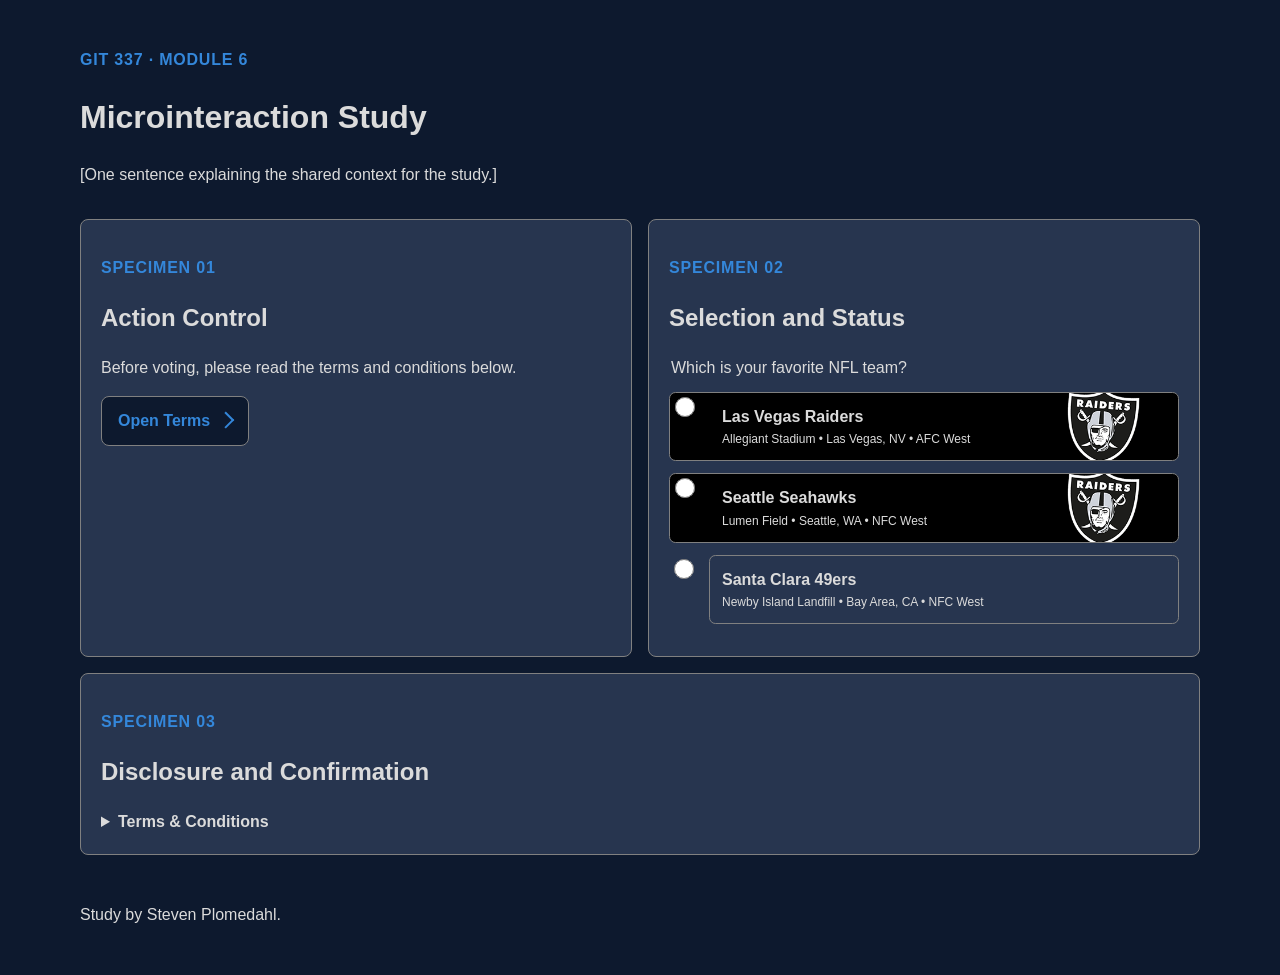
==== index.html @ 1463f45e "Update Updated Specimen 01 - Action Control button; Specimen 02 - inputs; added tokens, font-system " ====
<!doctype html>
<html lang="en">
  <head>
    <meta charset="utf-8" />
    <meta name="viewport" content="width=device-width,initial-scale=1" />
    <title>Microinteraction Study | Steven Plomedahl</title>
    <link rel="stylesheet" href="styles.css" />
  </head>
  <body>
    <a class="skip-link" href="#main">Skip to specimens</a>
    <header class="study-header">
      <p class="eyebrow">GIT 337 · Module 6</p>
      <h1>Microinteraction Study</h1>
      <p>[One sentence explaining the shared context for the study.]</p>
    </header>
    <main id="main" class="specimen-grid">
      <section class="specimen" aria-labelledby="action-heading">
        <p class="specimen-number">Specimen 01</p>
        <h2 id="action-heading">Action Control</h2>
        <p>Before voting, please read the terms and conditions below.</p>
        <p><a class="action" href="#result">Open Terms</a></p>
      </section>

      <section class="specimen" aria-labelledby="selection-heading">
        <p class="specimen-number">Specimen 02</p>
        <h2 id="selection-heading">Selection and Status</h2>
        <fieldset class="choices">
          <legend>Which is your favorite NFL team?</legend>
          <div class="choice">
            <input type="radio" name="option" id="option-a" /><label
              for="option-a"
              ><span class="choice-title">Las Vegas Raiders</span
              ><span class="choice-help"
                >Allegiant Stadium &bull; Las Vegas, NV &bull; AFC West</span
              ></label
            >
          </div>
          <div class="choice2">
            <input type="radio" name="option" id="option-b" /><label
              for="option-b"
              ><span class="choice-title">Seattle Seahawks</span
              ><span class="choice-help"
                >Lumen Field &bull; Seattle, WA &bull; NFC West</span
              ></label
            >
          </div>
          <div class="choice3">
            <input type="radio" name="option" id="option-b" /><label
              for="option-b"
              ><span class="choice-title">Santa Clara 49ers</span
              ><span class="choice-help"
                >Newby Island Landfill &bull; Bay Area, CA &bull; NFC West</span
              ></label
            >
          </div>
        </fieldset>
      </section>

      <section class="specimen" aria-labelledby="confirmation-heading">
        <p class="specimen-number">Specimen 03</p>
        <h2 id="confirmation-heading">Disclosure and Confirmation</h2>
        <details>
          <summary>Terms & Conditions</summary>
          <div class="confirmation" id="result">
            <strong>[Status message]</strong>
            <p>
              By accessing or using [Website/Service Name] ("the Service"),
              operated by [Company/Your Name] ("we," "us," or "our"), you agree
              to be bound by these Terms and Conditions. You agree to use the
              Service only for lawful purposes and in a way that does not
              infringe upon the rights of others or restrict their use of the
              Service. All content, trademarks, and materials provided on this
              Service are the intellectual property of [Company/Your Name] and
              may not be copied, reproduced, or distributed without our prior
              written permission.
            </p>
          </div>
        </details>
      </section>
    </main>
    <footer><p>Study by Steven Plomedahl.</p></footer>
  </body>
</html>
---- styles.css ----
:root {
  --brand: #27354f;
  --accent: #152139;
  --focus: #ffe100;
  --action: #3487da;
  --border: #808080;
  --ink: #dbdbdb;
  --paper: #fff;
  --surface: #0d192e;
  --max: 70rem;
  --space: 1rem;
  --space-2: 0.25rem;
  --radius: 0.5rem;

  /* FONT SYSTEM */
  --font-body: "Inter", sans-serif;
  --font-display: "Oxanium", sans-serif;
  --size-base: 1rem;
  --size-h1: 2.5rem;
  --size-h2: 2rem;
  --size-h3: 1.25rem;
  --title: 1.5rem;
  --size-caption: 0.75rem;
  --line-height-body: 1.6;
  --font-weight: 700;

  /* SPACING AND SCALING */
  --space-xxs: 0.15rem;
  --space-xs: 0.25rem;
  --space-sm: 0.5rem;
  --space-md: 0.85rem;
  --space-mlg: 1.25rem;
  --space-lg: 1.5rem;
  --space-xl: 2rem;
  --space-xxl: 3rem;

  /* SIZING & MEASURE */
  --measure: 68ch;
  --measure-max-width: 1200px;

  /* BORDER RADIUS */
  --radius-sm: 0.25rem;
  --radius-md: 0.5rem;
  --radius-mlg: 0.75rem;
  --radius-lg: 1rem;
}
* {
  box-sizing: border-box;
}
body {
  margin: 0;
  color: var(--ink);
  background: var(--surface);
  font:
    1rem/1.5 Arial,
    sans-serif;
}
.skip-link {
  position: absolute;
  top: -6rem;
  left: 0.5rem;
  z-index: 20;
  padding: 0.75rem;
  background: var(--paper);
  color: var(--ink);
}
.skip-link:focus {
  top: 0.5rem;
}
.study-header,
.specimen-grid,
footer {
  width: min(100% - 2rem, var(--max));
  margin-inline: auto;
}
.study-header {
  padding-block: 2rem 1rem;
}
.eyebrow,
.specimen-number {
  color: var(--action);
  font-weight: 700;
  text-transform: uppercase;
  letter-spacing: 0.05em;
}
.specimen-grid {
  display: grid;
  gap: var(--space);
}
.specimen {
  padding: 1.25rem;
  background: var(--brand);
  border: 1px solid var(--border);
  border-radius: 0.5rem;
}
.action {
  display: inline-block;
  padding: 0.75rem 1rem; /* TODO: default action surface. */
  color: var(--action);
  border: 1px solid var(--border);
  border-radius: var(--radius-md);
  background-color: var(--surface);
  font-weight: var(--font-weight);
  text-decoration: none;
  transition: 0.3s;
}
.action a {
  color: var(--action);
}
.action:hover {
  color: var(--ink);
  background-color: var(--action);
}
.action::after {
  /* TODO: decorative pseudo-element with empty content. */
  content: "";
  display: inline-block;
  width: 0.6em;
  height: 0.6em;
  margin-left: 10px;
  border-block-start: 0.18em solid currentColor;
  border-inline-end: 0.18em solid currentColor;
  transform: rotate(45deg);
}
.action:active {
  color: var(--focus);
  transform: scale(0.97);
}
/* TODO: action hover, focus-visible, and active states with explicit transitions. */
.choices {
  margin: 0;
  padding: 0;
  border: 0;
}
.choice {
  display: grid;
  grid-template-columns: auto 1fr;
  gap: 0.75rem;
  align-items: start;
  margin-block: 0.75rem;
  background-color: #000;
  background-image: url("img/raiders01b.png");
  background-size: 30%;
  background-repeat: no-repeat;
  background-position: right;
  overflow: hidden;
  border: 0.0625rem solid var(--border);
  border-radius: 0.4rem;
}
.choice input {
  width: 1.25rem;
  height: 1.25rem;
  margin-top: 0.25rem;
}
.choice label {
  display: grid;
  gap: 0.1rem;
  padding: 0.75rem;
}
.choice2 {
  display: grid;
  grid-template-columns: auto 1fr;
  gap: 0.75rem;
  align-items: start;
  margin-block: 0.75rem;
  background-color: #000;
  background-image: url("img/raiders01b.png");
  background-size: 30%;
  background-repeat: no-repeat;
  background-position: right;
  overflow: hidden;
  border: 0.0625rem solid var(--border);
  border-radius: 0.4rem;
}
.choice2 input {
  width: 1.25rem;
  height: 1.25rem;
  margin-top: 0.25rem;
}
.choice2 label {
  display: grid;
  gap: 0.1rem;
  padding: 0.75rem;
}
.choice3 {
  display: grid;
  grid-template-columns: auto 1fr;
  gap: 0.75rem;
  align-items: start;
  margin-block: 0.75rem;
}
.choice3 input {
  width: 1.25rem;
  height: 1.25rem;
  margin-top: 0.25rem;
}
.choice3 label {
  display: grid;
  gap: 0.1rem;
  padding: 0.75rem;
  border: 0.0625rem solid var(--border);
  border-radius: 0.4rem;
}
.choice-title {
  font-weight: 700;
}
.choice-help {
  color: var(--ink);
  font-size: var(--size-caption);
}
/* TODO: visible input focus and persistent selected state that is not color-only. */
summary {
  cursor: pointer;
  font-weight: 700;
}
.confirmation {
  margin-top: 0.75rem;
  padding: 1rem;
}
/* TODO: apply at least three purposeful effects across the study. */
/* TODO: create and trigger one short, finite keyframe animation. */
/* TODO: add a tested reduced-motion strategy that preserves all feedback. */
footer {
  padding-block: 2rem;
}
@media (min-width: 48rem) {
  .specimen-grid {
    grid-template-columns: repeat(2, 1fr);
  }
  .specimen:last-child {
    grid-column: 1 / -1;
  }
}
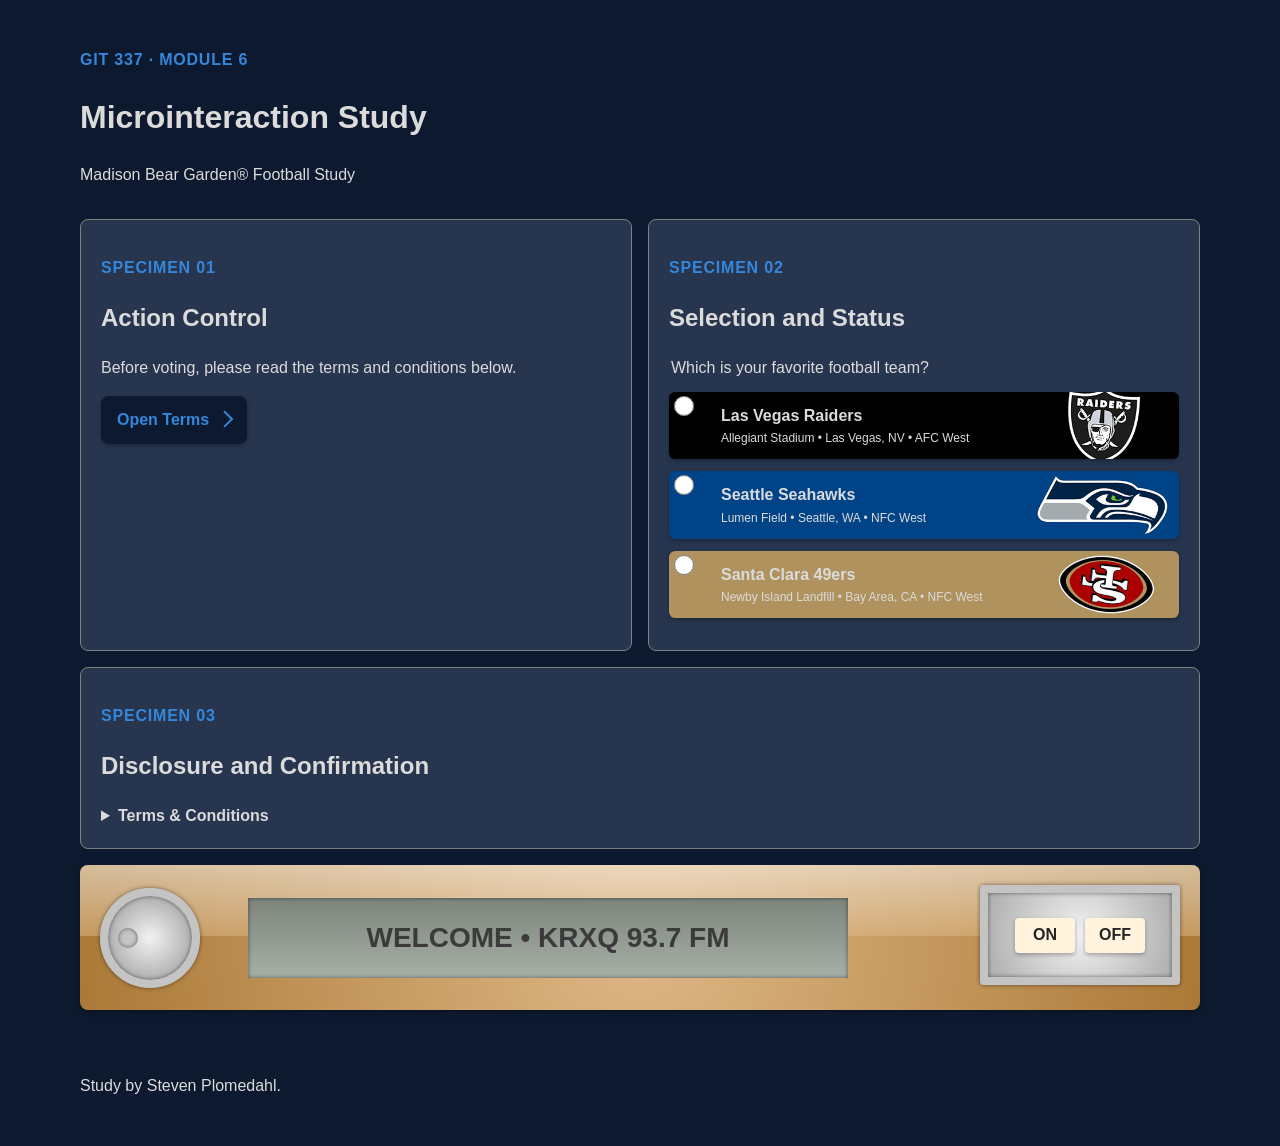
==== commit 8122a6ce: "Update Added radio player animation element." ====
--- a/index.html
+++ b/index.html
@@ -11,7 +11,7 @@
     <header class="study-header">
       <p class="eyebrow">GIT 337 · Module 6</p>
       <h1>Microinteraction Study</h1>
-      <p>[One sentence explaining the shared context for the study.]</p>
+      <p>Madison Bear Garden® Football Study</p>
     </header>
     <main id="main" class="specimen-grid">
       <section class="specimen" aria-labelledby="action-heading">
@@ -25,7 +25,7 @@
         <p class="specimen-number">Specimen 02</p>
         <h2 id="selection-heading">Selection and Status</h2>
         <fieldset class="choices">
-          <legend>Which is your favorite NFL team?</legend>
+          <legend>Which is your favorite football team?</legend>
           <div class="choice">
             <input type="radio" name="option" id="option-a" /><label
               for="option-a"
@@ -62,7 +62,7 @@
         <details>
           <summary>Terms & Conditions</summary>
           <div class="confirmation" id="result">
-            <strong>[Status message]</strong>
+            <strong>Review:</strong>
             <p>
               By accessing or using [Website/Service Name] ("the Service"),
               operated by [Company/Your Name] ("we," "us," or "our"), you agree
@@ -78,6 +78,26 @@
         </details>
       </section>
     </main>
+    <div class="radio-wrapper">
+      <section class="spec-bottom">
+        <div class="gloss"></div>
+        <div id="reset">
+          <div id="text-animation" class="animation-group">
+            <div class="radio-display">
+              <div class="text-animation">WELCOME &bull; KRXQ 93.7 FM</div>
+            </div>
+            <div class="circle">
+              <div class="dot"></div>
+            </div>
+          </div>
+        </div>
+        <div class="controls">
+          <a href="#text-animation" class="control-btn">ON</a>
+          <a href="#reset" class="control-btn">OFF</a>
+        </div>
+      </section>
+    </div>
+
     <footer><p>Study by Steven Plomedahl.</p></footer>
   </body>
 </html>
--- a/styles.css
+++ b/styles.css
@@ -97,12 +97,12 @@
   display: inline-block;
   padding: 0.75rem 1rem; /* TODO: default action surface. */
   color: var(--action);
-  border: 1px solid var(--border);
   border-radius: var(--radius-md);
   background-color: var(--surface);
   font-weight: var(--font-weight);
   text-decoration: none;
   transition: 0.3s;
+  box-shadow: 0 2px 4px rgba(0, 0, 0, 0.28);
 }
 .action a {
   color: var(--action);
@@ -139,13 +139,13 @@
   align-items: start;
   margin-block: 0.75rem;
   background-color: #000;
-  background-image: url("img/raiders01b.png");
+  background-image: url("img/las-vegas-raiders.png");
   background-size: 30%;
   background-repeat: no-repeat;
   background-position: right;
   overflow: hidden;
-  border: 0.0625rem solid var(--border);
   border-radius: 0.4rem;
+  box-shadow: 0 2px 4px rgba(0, 0, 0, 0.28);
 }
 .choice input {
   width: 1.25rem;
@@ -163,14 +163,14 @@
   gap: 0.75rem;
   align-items: start;
   margin-block: 0.75rem;
-  background-color: #000;
-  background-image: url("img/raiders01b.png");
+  background-color: #004387;
+  background-image: url("img/seattle-seahawks.png");
   background-size: 30%;
   background-repeat: no-repeat;
   background-position: right;
   overflow: hidden;
-  border: 0.0625rem solid var(--border);
   border-radius: 0.4rem;
+  box-shadow: 0 2px 4px rgba(0, 0, 0, 0.28);
 }
 .choice2 input {
   width: 1.25rem;
@@ -188,6 +188,14 @@
   gap: 0.75rem;
   align-items: start;
   margin-block: 0.75rem;
+  background-color: #b0925e;
+  background-image: url("img/santa-clara-niners.png");
+  background-size: 30%;
+  background-repeat: no-repeat;
+  background-position: right;
+  overflow: hidden;
+  border-radius: 0.4rem;
+  box-shadow: 0 2px 4px rgba(0, 0, 0, 0.28);
 }
 .choice3 input {
   width: 1.25rem;
@@ -198,8 +206,6 @@
   display: grid;
   gap: 0.1rem;
   padding: 0.75rem;
-  border: 0.0625rem solid var(--border);
-  border-radius: 0.4rem;
 }
 .choice-title {
   font-weight: 700;
@@ -223,6 +229,180 @@
 footer {
   padding-block: 2rem;
 }
+/* Radio Player Animation -------------- */
+.radio-wrapper {
+  display: flex;
+  flex-direction: column;
+  width: min(100% - 2rem, var(--max));
+  margin-inline: auto;
+}
+.spec-bottom {
+  display: flex;
+  position: relative;
+  align-items: center;
+  width: 100%;
+  height: 145px;
+  margin-block: var(--space);
+  background: radial-gradient(circle, burlywood, #ab7937);
+  border-radius: 0.5rem;
+  box-shadow: 0 2px 4px rgba(0, 0, 0, 0.28);
+}
+.animation-group {
+  display: flex;
+  position: relative;
+  left: 20px;
+}
+.gloss {
+  position: absolute;
+  width: 100%;
+  height: 71px;
+  top: 0;
+  opacity: 0.5;
+  background: linear-gradient(to bottom, #fff, burlywood);
+  border-top-left-radius: 8px;
+  border-top-right-radius: 8px;
+}
+.circle {
+  display: flex;
+  position: relative;
+  width: 100px;
+  height: 100px;
+  background: radial-gradient(circle, #f2f2f2, #969696);
+  color: #fff;
+  justify-content: center;
+  align-items: center;
+  border-radius: 50%;
+  z-index: 20;
+  box-shadow:
+    inset 0 0 4px rgba(0, 0, 0, 0.5),
+    0 0 4px rgba(0, 0, 0, 0.5);
+  border: 8px solid #c4c4c4;
+}
+/* MDN - How to target an element:
+https://developer.mozilla.org/en-US/docs/Web/CSS/Reference/Selectors/:target */
+
+/* MDN - How to make an animation move forward and stay in place: 
+https://developer.mozilla.org/en-US/docs/Web/CSS/Reference/Properties/animation-fill-mode */
+.animation-group:target .circle {
+  animation: circle 0.8s ease-out forwards;
+}
+#reset:target .circle {
+  animation: circle-reverse 0.8s ease-out forwards;
+}
+.dot {
+  position: absolute;
+  left: 10px;
+  width: 20px;
+  height: 20px;
+  border-radius: 50%;
+  background-color: #c4c4c4;
+  box-shadow: inset 0 0 4px rgba(0, 0, 0, 0.5);
+}
+.radio-display {
+  display: flex;
+  position: absolute;
+  background: linear-gradient(
+    to bottom,
+    rgb(124, 132, 124),
+    rgb(167, 176, 167)
+  );
+  top: 10px;
+  left: 148px;
+  width: 600px;
+  height: 80px;
+  padding: 10px;
+  justify-content: center;
+  align-items: center;
+  box-shadow: inset 0 0 4px rgba(0, 0, 0, 0.5);
+}
+.text-animation {
+  color: #3b3b3b;
+  font-family: "Audiowide", sans-serif;
+  font-size: 1.75rem;
+  font-weight: 900;
+}
+.animation-group:target .text-animation {
+  animation: text-animation 0.8s ease forwards;
+}
+#reset:target .text-animation {
+  animation: text-animation-reverse 0.8s ease forwards;
+}
+.controls {
+  display: flex;
+  position: absolute;
+  width: 200px;
+  height: 100px;
+  top: 20px;
+  right: 0;
+  background: radial-gradient(circle, #f2f2f2, #adadad);
+  margin-right: 20px;
+  border-radius: 4px;
+  justify-content: center;
+  align-items: center;
+  gap: 10px;
+  font-size: 1.25rem;
+  font-weight: 900;
+  color: #ebc38f;
+  box-shadow:
+    inset 0 0 4px rgba(0, 0, 0, 0.5),
+    0 0 4px rgba(0, 0, 0, 0.5);
+  border: 8px solid #c4c4c4;
+}
+.controls a {
+  display: flex;
+  width: 60px;
+  height: 35px;
+  color: #242424;
+  font-size: 1rem;
+  text-decoration: none;
+  align-items: center;
+  justify-content: center;
+  background-color: #fff3de;
+  transition: 0.3s;
+  border-radius: 4px;
+  box-shadow: 0 2px 4px rgba(0, 0, 0, 0.28);
+}
+.controls a:active {
+  transform: scale(0.95);
+}
+.controls a:hover {
+  background-color: #00aaff;
+}
+@keyframes circle {
+  from {
+    transform: rotate(0deg);
+  }
+  to {
+    translate: 0 0;
+    transform: rotate(180deg);
+  }
+}
+@keyframes text-animation {
+  from {
+    opacity: 0;
+  }
+  to {
+    opacity: 1;
+  }
+}
+@keyframes circle-reverse {
+  from {
+    translate: 0 0;
+    transform: rotate(180deg);
+  }
+  to {
+    transform: rotate(0deg);
+  }
+}
+@keyframes text-animation-reverse {
+  from {
+    opacity: 1;
+  }
+  to {
+    opacity: 0;
+  }
+}
+
 @media (min-width: 48rem) {
   .specimen-grid {
     grid-template-columns: repeat(2, 1fr);
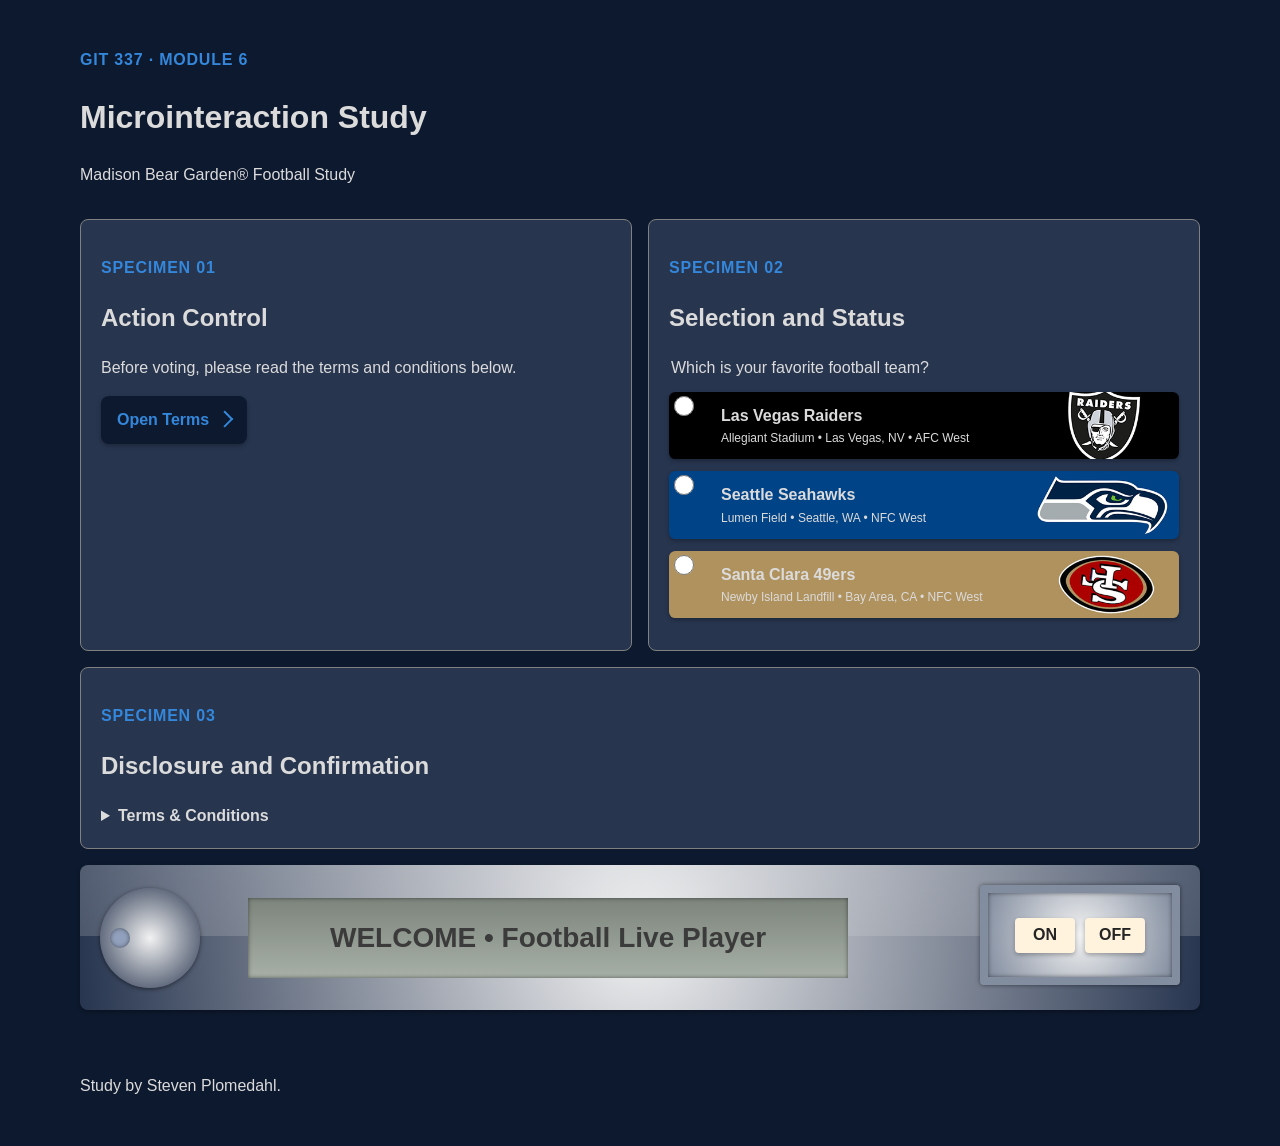
==== commit 551e0502: "Update Updated radio player animation." ====
--- a/index.html
+++ b/index.html
@@ -84,8 +84,11 @@
         <div id="reset">
           <div id="text-animation" class="animation-group">
             <div class="radio-display">
-              <div class="text-animation">WELCOME &bull; KRXQ 93.7 FM</div>
+              <div class="text-animation">
+                WELCOME &bull; Football Live Player
+              </div>
             </div>
+            <div class="circle-shadow"></div>
             <div class="circle">
               <div class="dot"></div>
             </div>
--- a/styles.css
+++ b/styles.css
@@ -243,7 +243,7 @@
   width: 100%;
   height: 145px;
   margin-block: var(--space);
-  background: radial-gradient(circle, burlywood, #ab7937);
+  background: radial-gradient(circle, #f2f2f2, #27354f);
   border-radius: 0.5rem;
   box-shadow: 0 2px 4px rgba(0, 0, 0, 0.28);
 }
@@ -257,8 +257,8 @@
   width: 100%;
   height: 71px;
   top: 0;
-  opacity: 0.5;
-  background: linear-gradient(to bottom, #fff, burlywood);
+  opacity: 0.2;
+  background: linear-gradient(to bottom, #fff, #dbdbdb);
   border-top-left-radius: 8px;
   border-top-right-radius: 8px;
 }
@@ -267,16 +267,13 @@
   position: relative;
   width: 100px;
   height: 100px;
-  background: radial-gradient(circle, #f2f2f2, #969696);
+  background: radial-gradient(circle, #f2f2f2, #27354f);
   color: #fff;
   justify-content: center;
   align-items: center;
   border-radius: 50%;
   z-index: 20;
-  box-shadow:
-    inset 0 0 4px rgba(0, 0, 0, 0.5),
-    0 0 4px rgba(0, 0, 0, 0.5);
-  border: 8px solid #c4c4c4;
+  box-shadow: 0 1px 4px rgba(0, 0, 0, 0.5);
 }
 /* MDN - How to target an element:
 https://developer.mozilla.org/en-US/docs/Web/CSS/Reference/Selectors/:target */
@@ -295,7 +292,7 @@
   width: 20px;
   height: 20px;
   border-radius: 50%;
-  background-color: #c4c4c4;
+  background-color: #91a0bc;
   box-shadow: inset 0 0 4px rgba(0, 0, 0, 0.5);
 }
 .radio-display {
@@ -334,7 +331,7 @@
   height: 100px;
   top: 20px;
   right: 0;
-  background: radial-gradient(circle, #f2f2f2, #adadad);
+  background: radial-gradient(circle, #f2f2f2, #828d9f);
   margin-right: 20px;
   border-radius: 4px;
   justify-content: center;
@@ -346,7 +343,7 @@
   box-shadow:
     inset 0 0 4px rgba(0, 0, 0, 0.5),
     0 0 4px rgba(0, 0, 0, 0.5);
-  border: 8px solid #c4c4c4;
+  border: 8px solid #828d9f;
 }
 .controls a {
   display: flex;
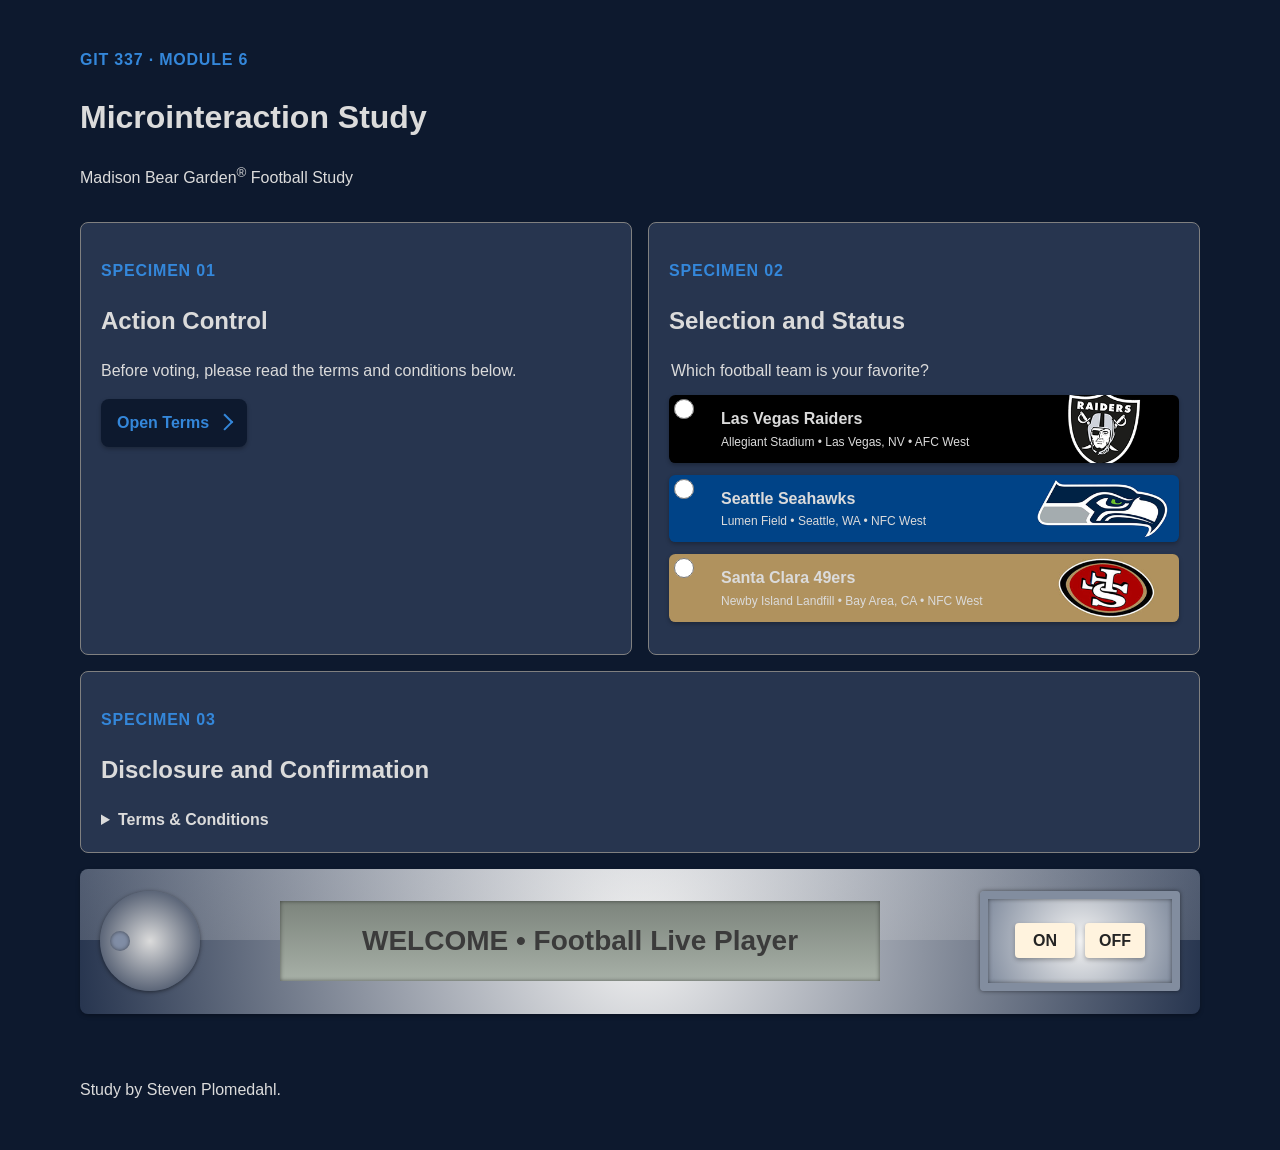
==== commit 742ee63b: "Update Changed some styling." ====
--- a/index.html
+++ b/index.html
@@ -11,7 +11,7 @@
     <header class="study-header">
       <p class="eyebrow">GIT 337 · Module 6</p>
       <h1>Microinteraction Study</h1>
-      <p>Madison Bear Garden® Football Study</p>
+      <p>Madison Bear Garden<sup>®</sup> Football Study</p>
     </header>
     <main id="main" class="specimen-grid">
       <section class="specimen" aria-labelledby="action-heading">
@@ -25,7 +25,7 @@
         <p class="specimen-number">Specimen 02</p>
         <h2 id="selection-heading">Selection and Status</h2>
         <fieldset class="choices">
-          <legend>Which is your favorite football team?</legend>
+          <legend>Which football team is your favorite?</legend>
           <div class="choice">
             <input type="radio" name="option" id="option-a" /><label
               for="option-a"
@@ -45,8 +45,8 @@
             >
           </div>
           <div class="choice3">
-            <input type="radio" name="option" id="option-b" /><label
-              for="option-b"
+            <input type="radio" name="option" id="option-c" /><label
+              for="option-c"
               ><span class="choice-title">Santa Clara 49ers</span
               ><span class="choice-help"
                 >Newby Island Landfill &bull; Bay Area, CA &bull; NFC West</span
@@ -64,15 +64,11 @@
           <div class="confirmation" id="result">
             <strong>Review:</strong>
             <p>
-              By accessing or using [Website/Service Name] ("the Service"),
-              operated by [Company/Your Name] ("we," "us," or "our"), you agree
-              to be bound by these Terms and Conditions. You agree to use the
-              Service only for lawful purposes and in a way that does not
+              By accessing or using Madison Bear Garden Football Study, you
+              agree to be bound by these Terms and Conditions. You agree to use
+              the Service only for lawful purposes and in a way that does not
               infringe upon the rights of others or restrict their use of the
-              Service. All content, trademarks, and materials provided on this
-              Service are the intellectual property of [Company/Your Name] and
-              may not be copied, reproduced, or distributed without our prior
-              written permission.
+              Service.
             </p>
           </div>
         </details>
--- a/styles.css
+++ b/styles.css
@@ -267,7 +267,7 @@
   position: relative;
   width: 100px;
   height: 100px;
-  background: radial-gradient(circle, #f2f2f2, #27354f);
+  background: radial-gradient(circle, #dbdbdb, #27354f);
   color: #fff;
   justify-content: center;
   align-items: center;
@@ -292,7 +292,7 @@
   width: 20px;
   height: 20px;
   border-radius: 50%;
-  background-color: #91a0bc;
+  background-color: #808da5;
   box-shadow: inset 0 0 4px rgba(0, 0, 0, 0.5);
 }
 .radio-display {
@@ -304,7 +304,7 @@
     rgb(167, 176, 167)
   );
   top: 10px;
-  left: 148px;
+  left: 180px;
   width: 600px;
   height: 80px;
   padding: 10px;
@@ -329,7 +329,7 @@
   position: absolute;
   width: 200px;
   height: 100px;
-  top: 20px;
+  top: 22px;
   right: 0;
   background: radial-gradient(circle, #f2f2f2, #828d9f);
   margin-right: 20px;
@@ -400,6 +400,18 @@
   }
 }
 
+@media (prefers-reduced-motion: reduce) {
+  .animation-group:target .text-animation,
+  .animation-group:target .circle {
+    animation: none;
+    opacity: 1;
+    transform: none;
+  }
+  .controls {
+    display: none;
+  }
+}
+
 @media (min-width: 48rem) {
   .specimen-grid {
     grid-template-columns: repeat(2, 1fr);
@@ -408,3 +420,52 @@
     grid-column: 1 / -1;
   }
 }
+
+@media (max-width: 768px) {
+  .animation-group {
+    left: 0;
+    position: relative;
+    flex-direction: column;
+    justify-content: center;
+    align-items: center;
+  }
+  .spec-bottom {
+    flex-direction: column;
+    height: 500px;
+    align-items: center;
+    justify-content: center;
+    gap: 20px;
+  }
+  .radio-display {
+    position: relative;
+    box-sizing: border-box;
+    width: 100%;
+    height: 100px;
+    top: 0;
+    left: 0;
+    font-size: 1rem;
+  }
+  .text-animation {
+    font-size: 0.8rem;
+  }
+  .circle {
+    position: relative;
+    top: 0;
+    left: 0;
+    margin-top: 20px;
+  }
+  .controls {
+    position: relative;
+    top: 0;
+    left: 0;
+    width: 75%;
+    margin-right: 0;
+  }
+  .gloss {
+    width: 100%;
+  }
+  .circle {
+    background: radial-gradient(circle, #dbdbdb, #63708a);
+    box-shadow: 0 1px 4px rgba(0, 0, 0, 0.5);
+  }
+}
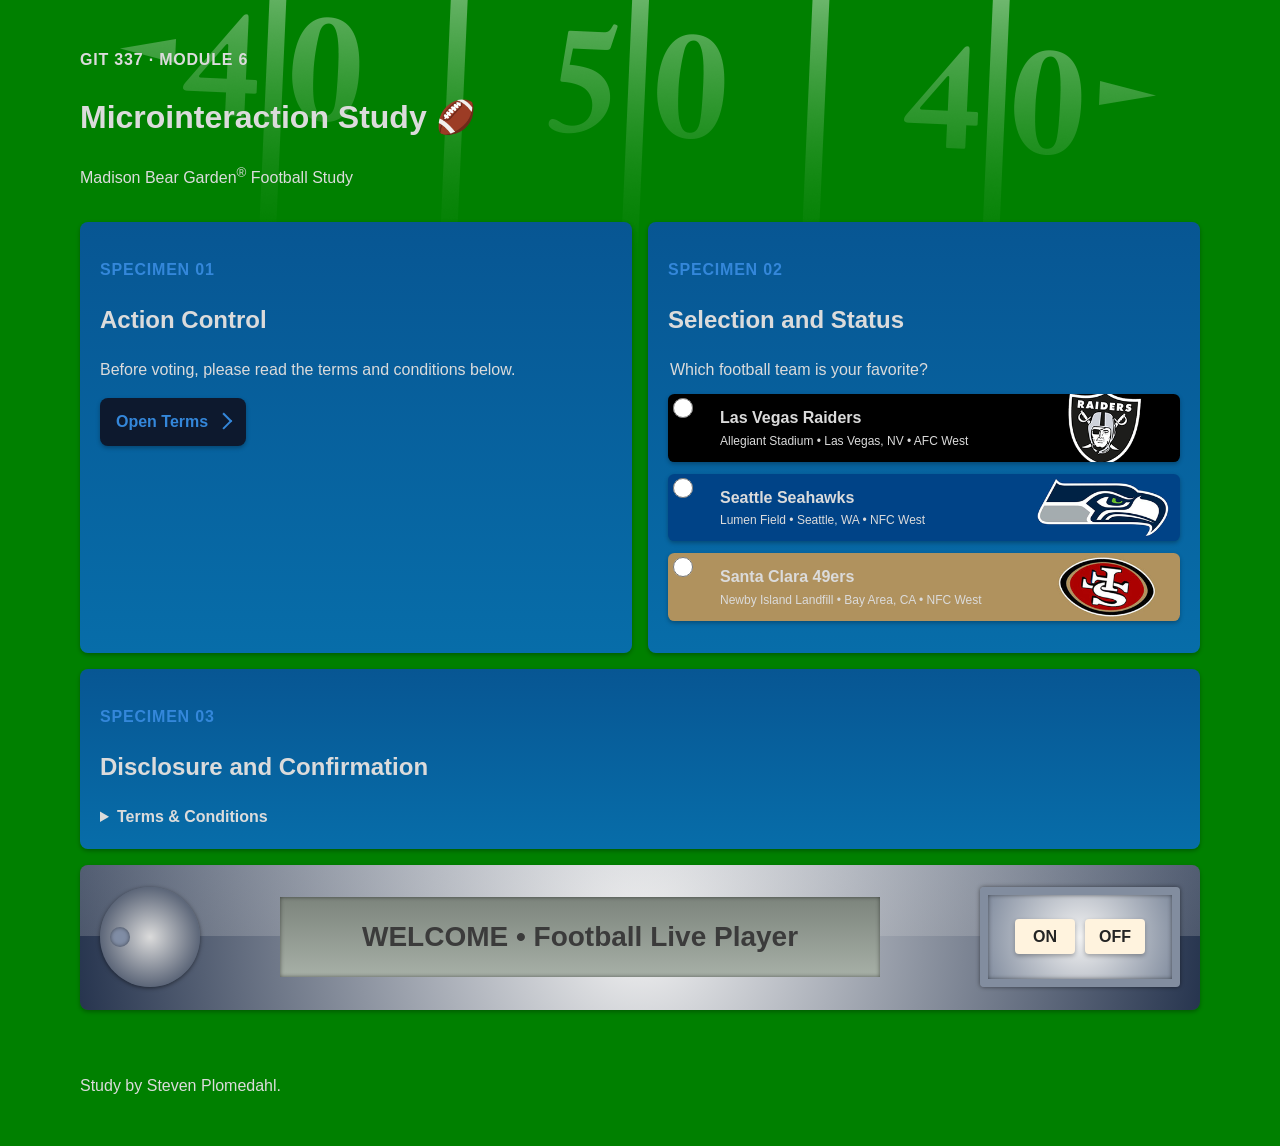
==== commit ffdb381f: "Update Updated stylesheet, added body background image." ====
--- a/index.html
+++ b/index.html
@@ -9,8 +9,10 @@
   <body>
     <a class="skip-link" href="#main">Skip to specimens</a>
     <header class="study-header">
-      <p class="eyebrow">GIT 337 · Module 6</p>
-      <h1>Microinteraction Study</h1>
+      <p class="eyebrow">
+        <span style="color: #dbdbdb">GIT 337 · Module 6</span>
+      </p>
+      <h1>Microinteraction Study 🏈</h1>
       <p>Madison Bear Garden<sup>®</sup> Football Study</p>
     </header>
     <main id="main" class="specimen-grid">
--- a/styles.css
+++ b/styles.css
@@ -50,7 +50,10 @@
 body {
   margin: 0;
   color: var(--ink);
-  background: var(--surface);
+  background-color: green;
+  background-image: url("img/gridiron-football02.png");
+  background-repeat: no-repeat;
+  background-position: top center;
   font:
     1rem/1.5 Arial,
     sans-serif;
@@ -89,9 +92,11 @@
 }
 .specimen {
   padding: 1.25rem;
-  background: var(--brand);
-  border: 1px solid var(--border);
+  /*--GRADIENT--*/
+  background: linear-gradient(to bottom, #075693, #076da9);
+  /* border: 1px solid var(--border); */
   border-radius: 0.5rem;
+  box-shadow: 0 2px 4px rgba(0, 0, 0, 0.28);
 }
 .action {
   display: inline-block;
@@ -108,8 +113,8 @@
   color: var(--action);
 }
 .action:hover {
-  color: var(--ink);
-  background-color: var(--action);
+  color: var(--accent);
+  background-color: var(--focus);
 }
 .action::after {
   /* TODO: decorative pseudo-element with empty content. */
@@ -123,7 +128,6 @@
   transform: rotate(45deg);
 }
 .action:active {
-  color: var(--focus);
   transform: scale(0.97);
 }
 /* TODO: action hover, focus-visible, and active states with explicit transitions. */
@@ -224,12 +228,9 @@
   padding: 1rem;
 }
 /* TODO: apply at least three purposeful effects across the study. */
+
 /* TODO: create and trigger one short, finite keyframe animation. */
-/* TODO: add a tested reduced-motion strategy that preserves all feedback. */
-footer {
-  padding-block: 2rem;
-}
-/* Radio Player Animation -------------- */
+/*---RADIO PLAYER ANIMATION-------------- */
 .radio-wrapper {
   display: flex;
   flex-direction: column;
@@ -399,7 +400,13 @@
     opacity: 0;
   }
 }
-
+/*---END RADIO PLAYER ANIMATION-------------*/
+
+footer {
+  padding-block: 2rem;
+}
+
+/* TODO: add a tested reduced-motion strategy that preserves all feedback. */
 @media (prefers-reduced-motion: reduce) {
   .animation-group:target .text-animation,
   .animation-group:target .circle {
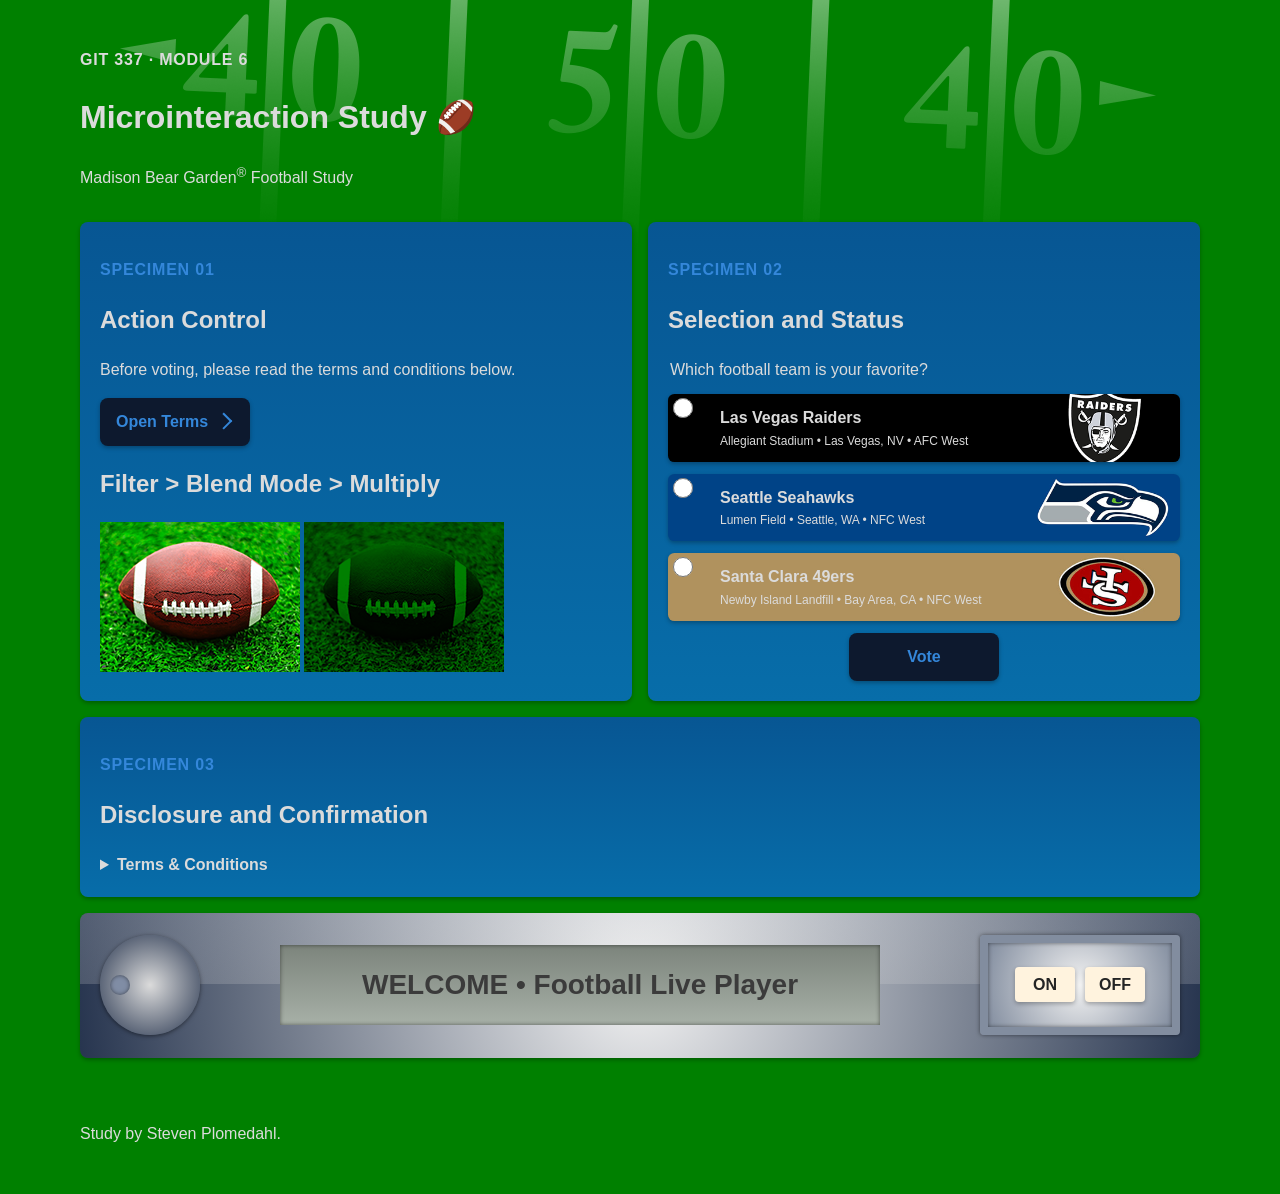
==== commit 089c7741: "Update Made updates to stylesheet and index.html; added an image with a blend mode." ====
--- a/index.html
+++ b/index.html
@@ -21,6 +21,9 @@
         <h2 id="action-heading">Action Control</h2>
         <p>Before voting, please read the terms and conditions below.</p>
         <p><a class="action" href="#result">Open Terms</a></p>
+        <h2>Filter > Blend Mode > Multiply</h2>
+        <img src="img/football-on-grass.png" />
+        <div class="football multiply"></div>
       </section>
 
       <section class="specimen" aria-labelledby="selection-heading">
@@ -55,6 +58,7 @@
               ></label
             >
           </div>
+          <div class="vote"><a href="#" class="vote-btn">Vote</a></div>
         </fieldset>
       </section>
 
@@ -72,6 +76,15 @@
               infringe upon the rights of others or restrict their use of the
               Service.
             </p>
+            <div class="agree">
+              <div class="terms">
+                <input type="checkbox" id="terms" />
+                <label for="terms">
+                  <span class="terms-title">Terms of Service</span>
+                  <span class="terms-help">Check the box to continue.</span>
+                </label>
+              </div>
+            </div>
           </div>
         </details>
       </section>
--- a/styles.css
+++ b/styles.css
@@ -100,6 +100,8 @@
 }
 .action {
   display: inline-block;
+  width: 150px;
+  height: 48px;
   padding: 0.75rem 1rem; /* TODO: default action surface. */
   color: var(--action);
   border-radius: var(--radius-md);
@@ -129,6 +131,16 @@
 }
 .action:active {
   transform: scale(0.97);
+}
+.football {
+  width: 200px;
+  height: 150px;
+  display: inline-block;
+  background: url("img/football-on-grass.png");
+  background-color: green;
+}
+.multiply {
+  background-blend-mode: multiply;
 }
 /* TODO: action hover, focus-visible, and active states with explicit transitions. */
 .choices {
@@ -226,6 +238,74 @@
 .confirmation {
   margin-top: 0.75rem;
   padding: 1rem;
+}
+.agree {
+  display: flex;
+  height: auto;
+}
+.terms {
+  display: flex;
+}
+.terms input {
+  width: 1.25rem;
+  height: 1.25rem;
+  margin-top: 0.25rem;
+}
+.terms label {
+  display: grid;
+  gap: 0.1rem;
+  margin-left: var(--space-md);
+  padding: var(--space-md);
+  color: var(--ink);
+  border: 1px solid var(--ink);
+  border-radius: var(--radius-md);
+}
+.terms-title {
+  font-weight: 700;
+}
+.terms-help {
+  color: inherit;
+}
+.terms input:checked + label {
+  color: var(--border);
+  color: var(--action);
+  background-color: var(--ink);
+  opacity: 0.5;
+  transform: translateX(-5px);
+}
+.vote-btn-wrap {
+  display: flex;
+  width: 55%;
+  height: auto;
+  align-items: center;
+}
+.vote {
+  display: flex;
+  width: 100%;
+  align-items: center;
+  justify-content: center;
+}
+.vote-btn {
+  display: flex;
+  width: 150px;
+  height: 48px;
+  align-items: center;
+  justify-content: center;
+  padding: 0.75rem 1rem; /* TODO: default action surface. */
+  color: var(--action);
+  border-radius: var(--radius-md);
+  background-color: var(--surface);
+  font-weight: var(--font-weight);
+  text-decoration: none;
+  transition: 0.3s;
+  box-shadow: 0 2px 4px rgba(0, 0, 0, 0.28);
+}
+.vote-btn a {
+  color: var(--action);
+}
+.vote-btn:hover {
+  color: var(--accent);
+  background-color: var(--focus);
 }
 /* TODO: apply at least three purposeful effects across the study. */
 
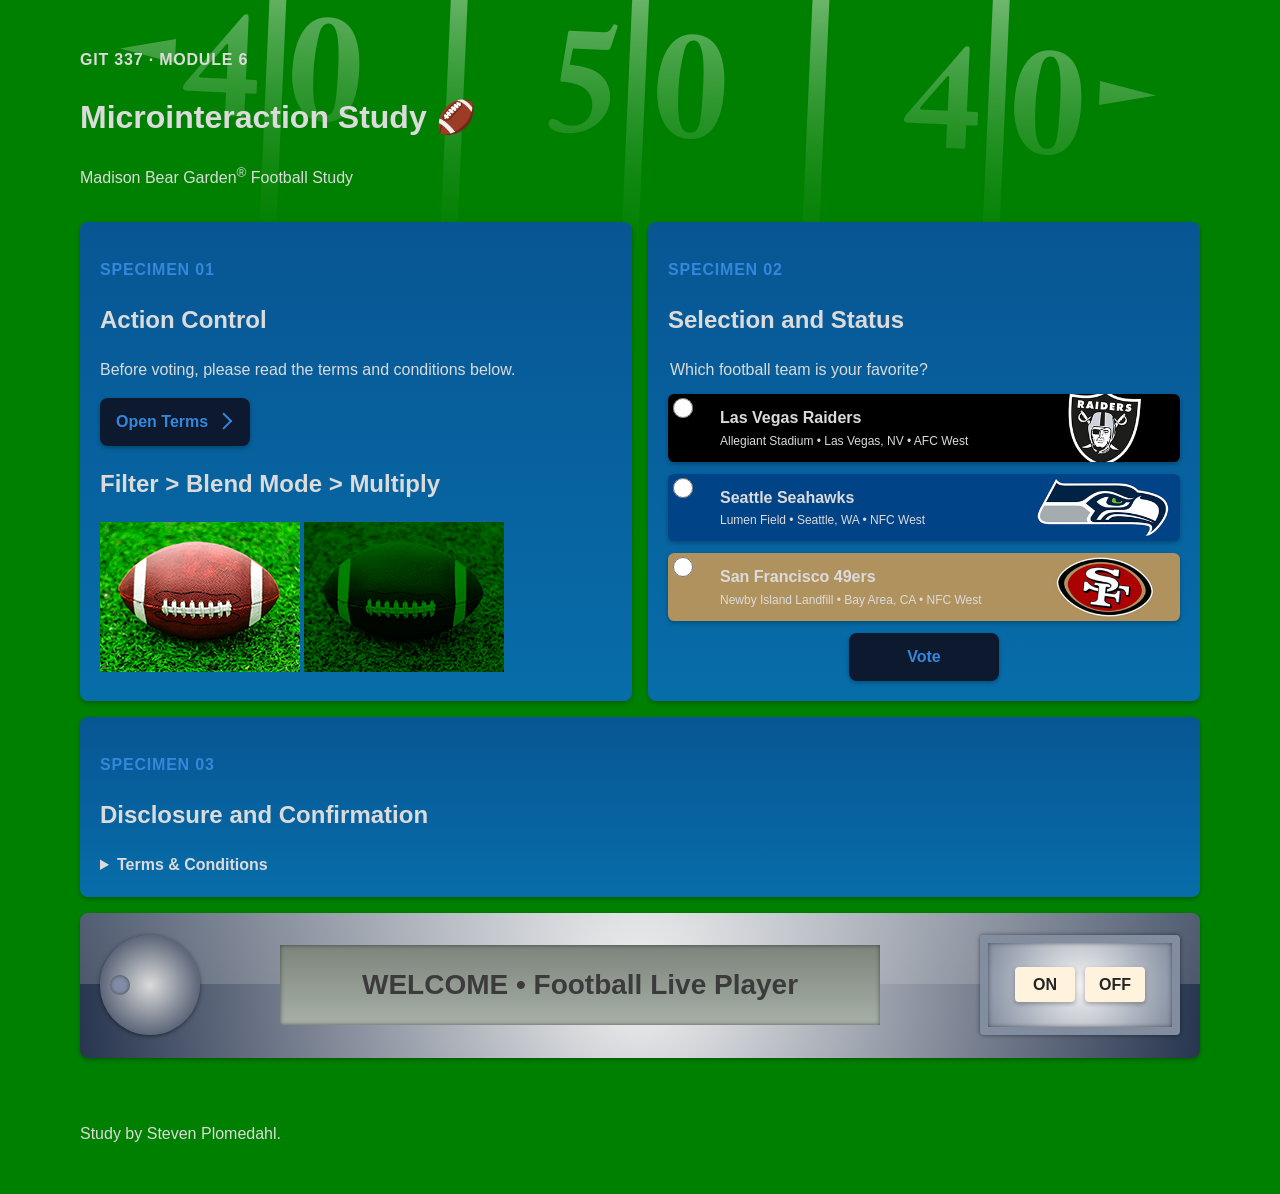
==== commit 63844e9e: "Update Updated study-notes.html and added screenshots; updated stylesheet and media queries." ====
--- a/index.html
+++ b/index.html
@@ -52,7 +52,7 @@
           <div class="choice3">
             <input type="radio" name="option" id="option-c" /><label
               for="option-c"
-              ><span class="choice-title">Santa Clara 49ers</span
+              ><span class="choice-title">San Francisco 49ers</span
               ><span class="choice-help"
                 >Newby Island Landfill &bull; Bay Area, CA &bull; NFC West</span
               ></label
--- a/styles.css
+++ b/styles.css
@@ -117,6 +117,7 @@
 .action:hover {
   color: var(--accent);
   background-color: var(--focus);
+  box-shadow: 0 2px 4px rgba(0, 0, 0, 0.8);
 }
 .action::after {
   /* TODO: decorative pseudo-element with empty content. */
@@ -306,6 +307,10 @@
 .vote-btn:hover {
   color: var(--accent);
   background-color: var(--focus);
+  box-shadow: 0 2px 4px rgba(0, 0, 0, 0.8);
+}
+.vote:active {
+  transform: scale(0.97);
 }
 /* TODO: apply at least three purposeful effects across the study. */
 
@@ -451,7 +456,6 @@
     transform: rotate(0deg);
   }
   to {
-    translate: 0 0;
     transform: rotate(180deg);
   }
 }
@@ -465,7 +469,6 @@
 }
 @keyframes circle-reverse {
   from {
-    translate: 0 0;
     transform: rotate(180deg);
   }
   to {
@@ -508,7 +511,22 @@
   }
 }
 
-@media (max-width: 768px) {
+@media (max-width: 1000px) {
+  .radio-display {
+    max-width: 450px;
+  }
+  .text-animation {
+    font-size: var(--size-base);
+  }
+}
+
+@media (max-width: 48rem) {
+  .choice-title {
+    font-size: 0.9rem;
+  }
+  .choice-help {
+    max-width: 70%;
+  }
   .animation-group {
     left: 0;
     position: relative;
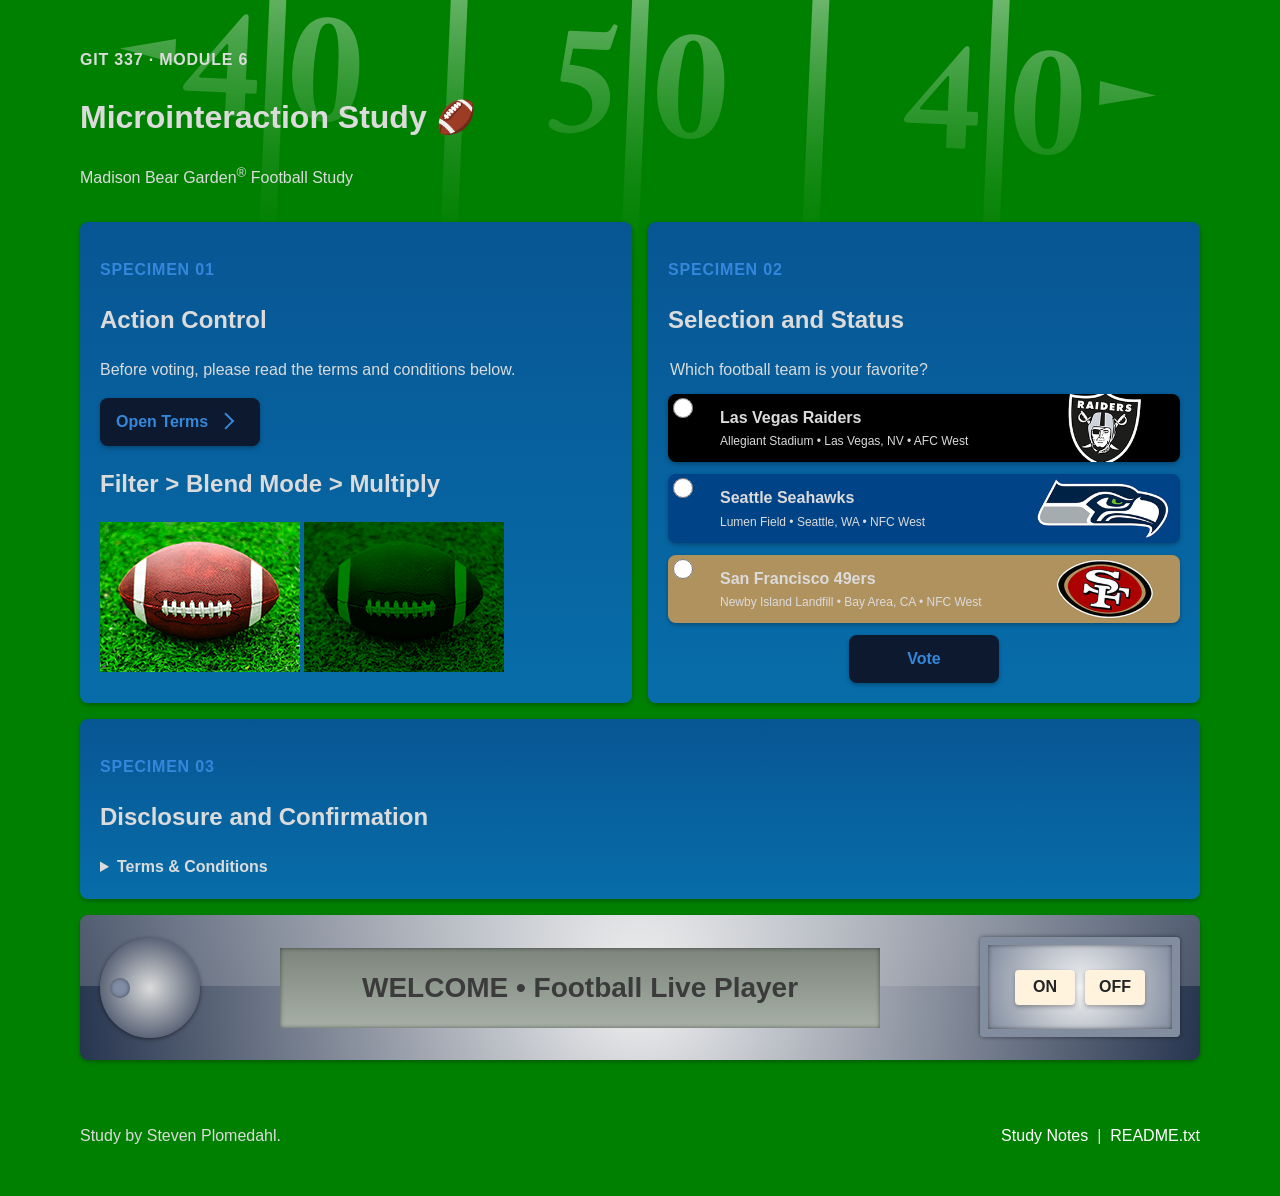
==== commit 4de54008: "Update Updated index.html and stylesheet." ====
--- a/index.html
+++ b/index.html
@@ -22,7 +22,10 @@
         <p>Before voting, please read the terms and conditions below.</p>
         <p><a class="action" href="#result">Open Terms</a></p>
         <h2>Filter > Blend Mode > Multiply</h2>
-        <img src="img/football-on-grass.png" />
+        <img
+          src="img/football-on-grass.png"
+          alt="football laying in green grass"
+        />
         <div class="football multiply"></div>
       </section>
 
@@ -112,6 +115,15 @@
       </section>
     </div>
 
-    <footer><p>Study by Steven Plomedahl.</p></footer>
+    <footer>
+      <div class="footer-left">
+        <p>Study by Steven Plomedahl.</p>
+      </div>
+      <div class="footer-right">
+        <a href="study-notes.html" target="_blank">Study Notes</a
+        >&nbsp;&nbsp;|&nbsp;&nbsp;
+        <a href="README.txt" target="_blank">README.txt</a>
+      </div>
+    </footer>
   </body>
 </html>
--- a/styles.css
+++ b/styles.css
@@ -23,12 +23,13 @@
   --size-caption: 0.75rem;
   --line-height-body: 1.6;
   --font-weight: 700;
+  --font-heavy: 900;
 
   /* SPACING AND SCALING */
   --space-xxs: 0.15rem;
   --space-xs: 0.25rem;
   --space-sm: 0.5rem;
-  --space-md: 0.85rem;
+  --space-md: 0.75rem;
   --space-mlg: 1.25rem;
   --space-lg: 1.5rem;
   --space-xl: 2rem;
@@ -82,7 +83,7 @@
 .eyebrow,
 .specimen-number {
   color: var(--action);
-  font-weight: 700;
+  font-weight: var(--font-weight);
   text-transform: uppercase;
   letter-spacing: 0.05em;
 }
@@ -91,16 +92,16 @@
   gap: var(--space);
 }
 .specimen {
-  padding: 1.25rem;
+  padding: var(--space-mlg);
   /*--GRADIENT--*/
   background: linear-gradient(to bottom, #075693, #076da9);
   /* border: 1px solid var(--border); */
-  border-radius: 0.5rem;
+  border-radius: var(--radius-md);
   box-shadow: 0 2px 4px rgba(0, 0, 0, 0.28);
 }
 .action {
   display: inline-block;
-  width: 150px;
+  width: 160px;
   height: 48px;
   padding: 0.75rem 1rem; /* TODO: default action surface. */
   color: var(--action);
@@ -125,7 +126,7 @@
   display: inline-block;
   width: 0.6em;
   height: 0.6em;
-  margin-left: 10px;
+  margin-left: var(--space-md);
   border-block-start: 0.18em solid currentColor;
   border-inline-end: 0.18em solid currentColor;
   transform: rotate(45deg);
@@ -144,6 +145,9 @@
   background-blend-mode: multiply;
 }
 /* TODO: action hover, focus-visible, and active states with explicit transitions. */
+:focus-visible {
+  border: 3px solid yellow;
+}
 .choices {
   margin: 0;
   padding: 0;
@@ -152,80 +156,80 @@
 .choice {
   display: grid;
   grid-template-columns: auto 1fr;
-  gap: 0.75rem;
+  gap: var(--space-md);
   align-items: start;
-  margin-block: 0.75rem;
+  margin-block: var(--space-md);
   background-color: #000;
   background-image: url("img/las-vegas-raiders.png");
   background-size: 30%;
   background-repeat: no-repeat;
   background-position: right;
   overflow: hidden;
-  border-radius: 0.4rem;
+  border-radius: var(--radius-md);
   box-shadow: 0 2px 4px rgba(0, 0, 0, 0.28);
 }
 .choice input {
-  width: 1.25rem;
-  height: 1.25rem;
-  margin-top: 0.25rem;
+  width: var(--space-mlg);
+  height: var(--space-mlg);
+  margin-top: var(--space-xs);
 }
 .choice label {
   display: grid;
-  gap: 0.1rem;
-  padding: 0.75rem;
+  gap: var(--space-xxs);
+  padding: var(--space-md);
 }
 .choice2 {
   display: grid;
   grid-template-columns: auto 1fr;
-  gap: 0.75rem;
+  gap: var(--space-md);
   align-items: start;
-  margin-block: 0.75rem;
+  margin-block: var(--space-md);
   background-color: #004387;
   background-image: url("img/seattle-seahawks.png");
   background-size: 30%;
   background-repeat: no-repeat;
   background-position: right;
   overflow: hidden;
-  border-radius: 0.4rem;
+  border-radius: var(--radius-md);
   box-shadow: 0 2px 4px rgba(0, 0, 0, 0.28);
 }
 .choice2 input {
-  width: 1.25rem;
-  height: 1.25rem;
-  margin-top: 0.25rem;
+  width: var(--space-mlg);
+  height: var(--space-mlg);
+  margin-top: var(--space-xs);
 }
 .choice2 label {
   display: grid;
-  gap: 0.1rem;
-  padding: 0.75rem;
+  gap: var(--space-xxs);
+  padding: var(--space-md);
 }
 .choice3 {
   display: grid;
   grid-template-columns: auto 1fr;
-  gap: 0.75rem;
+  gap: var(--space-md);
   align-items: start;
-  margin-block: 0.75rem;
+  margin-block: var(--space-md);
   background-color: #b0925e;
   background-image: url("img/santa-clara-niners.png");
   background-size: 30%;
   background-repeat: no-repeat;
   background-position: right;
   overflow: hidden;
-  border-radius: 0.4rem;
+  border-radius: var(--radius-md);
   box-shadow: 0 2px 4px rgba(0, 0, 0, 0.28);
 }
 .choice3 input {
-  width: 1.25rem;
-  height: 1.25rem;
-  margin-top: 0.25rem;
+  width: var(--space-mlg);
+  height: var(--space-mlg);
+  margin-top: var(--space-xs);
 }
 .choice3 label {
   display: grid;
-  gap: 0.1rem;
-  padding: 0.75rem;
+  gap: var(--space-xxs);
+  padding: var(--space-md);
 }
 .choice-title {
-  font-weight: 700;
+  font-weight: var(--font-weight);
 }
 .choice-help {
   color: var(--ink);
@@ -234,10 +238,10 @@
 /* TODO: visible input focus and persistent selected state that is not color-only. */
 summary {
   cursor: pointer;
-  font-weight: 700;
+  font-weight: var(--font-weight);
 }
 .confirmation {
-  margin-top: 0.75rem;
+  margin-top: var(--space-md);
   padding: 1rem;
 }
 .agree {
@@ -248,9 +252,9 @@
   display: flex;
 }
 .terms input {
-  width: 1.25rem;
-  height: 1.25rem;
-  margin-top: 0.25rem;
+  width: var(--space-mlg);
+  height: var(--space-mlg);
+  margin-top: var(--space-xs);
 }
 .terms label {
   display: grid;
@@ -262,7 +266,7 @@
   border-radius: var(--radius-md);
 }
 .terms-title {
-  font-weight: 700;
+  font-weight: var(--font-weight);
 }
 .terms-help {
   color: inherit;
@@ -330,13 +334,13 @@
   height: 145px;
   margin-block: var(--space);
   background: radial-gradient(circle, #f2f2f2, #27354f);
-  border-radius: 0.5rem;
+  border-radius: var(--radius-md);
   box-shadow: 0 2px 4px rgba(0, 0, 0, 0.28);
 }
 .animation-group {
   display: flex;
   position: relative;
-  left: 20px;
+  left: var(--space-mlg);
 }
 .gloss {
   position: absolute;
@@ -345,8 +349,8 @@
   top: 0;
   opacity: 0.2;
   background: linear-gradient(to bottom, #fff, #dbdbdb);
-  border-top-left-radius: 8px;
-  border-top-right-radius: 8px;
+  border-top-left-radius: var(--radius-md);
+  border-top-right-radius: var(--radius-md);
 }
 .circle {
   display: flex;
@@ -375,8 +379,8 @@
 .dot {
   position: absolute;
   left: 10px;
-  width: 20px;
-  height: 20px;
+  width: var(--space-mlg);
+  height: var(--space-mlg);
   border-radius: 50%;
   background-color: #808da5;
   box-shadow: inset 0 0 4px rgba(0, 0, 0, 0.5);
@@ -402,7 +406,7 @@
   color: #3b3b3b;
   font-family: "Audiowide", sans-serif;
   font-size: 1.75rem;
-  font-weight: 900;
+  font-weight: var(--font-heavy);
 }
 .animation-group:target .text-animation {
   animation: text-animation 0.8s ease forwards;
@@ -418,13 +422,13 @@
   top: 22px;
   right: 0;
   background: radial-gradient(circle, #f2f2f2, #828d9f);
-  margin-right: 20px;
-  border-radius: 4px;
+  margin-right: var(--space-mlg);
+  border-radius: var(--radius-sm);
   justify-content: center;
   align-items: center;
   gap: 10px;
-  font-size: 1.25rem;
-  font-weight: 900;
+  font-size: var(--size-h3);
+  font-weight: var(--font-heavy);
   color: #ebc38f;
   box-shadow:
     inset 0 0 4px rgba(0, 0, 0, 0.5),
@@ -436,7 +440,7 @@
   width: 60px;
   height: 35px;
   color: #242424;
-  font-size: 1rem;
+  font-size: var(--size-base);
   text-decoration: none;
   align-items: center;
   justify-content: center;
@@ -486,7 +490,28 @@
 /*---END RADIO PLAYER ANIMATION-------------*/
 
 footer {
-  padding-block: 2rem;
+  display: flex;
+  flex-direction: row;
+  padding-block: var(--space-xl);
+}
+.footer-left {
+  display: flex;
+  width: 50%;
+  height: auto;
+}
+.footer-right {
+  display: flex;
+  width: 50%;
+  height: auto;
+  align-items: center;
+  justify-content: right;
+}
+.footer-right a {
+  color: #fff;
+  text-decoration: none;
+}
+.footer-right a:hover {
+  text-decoration: underline;
 }
 
 /* TODO: add a tested reduced-motion strategy that preserves all feedback. */
@@ -539,7 +564,7 @@
     height: 500px;
     align-items: center;
     justify-content: center;
-    gap: 20px;
+    gap: var(--space-mlg);
   }
   .radio-display {
     position: relative;
@@ -548,7 +573,7 @@
     height: 100px;
     top: 0;
     left: 0;
-    font-size: 1rem;
+    font-size: var(--size-base);
   }
   .text-animation {
     font-size: 0.8rem;
@@ -557,7 +582,7 @@
     position: relative;
     top: 0;
     left: 0;
-    margin-top: 20px;
+    margin-top: var(--space-mlg);
   }
   .controls {
     position: relative;
